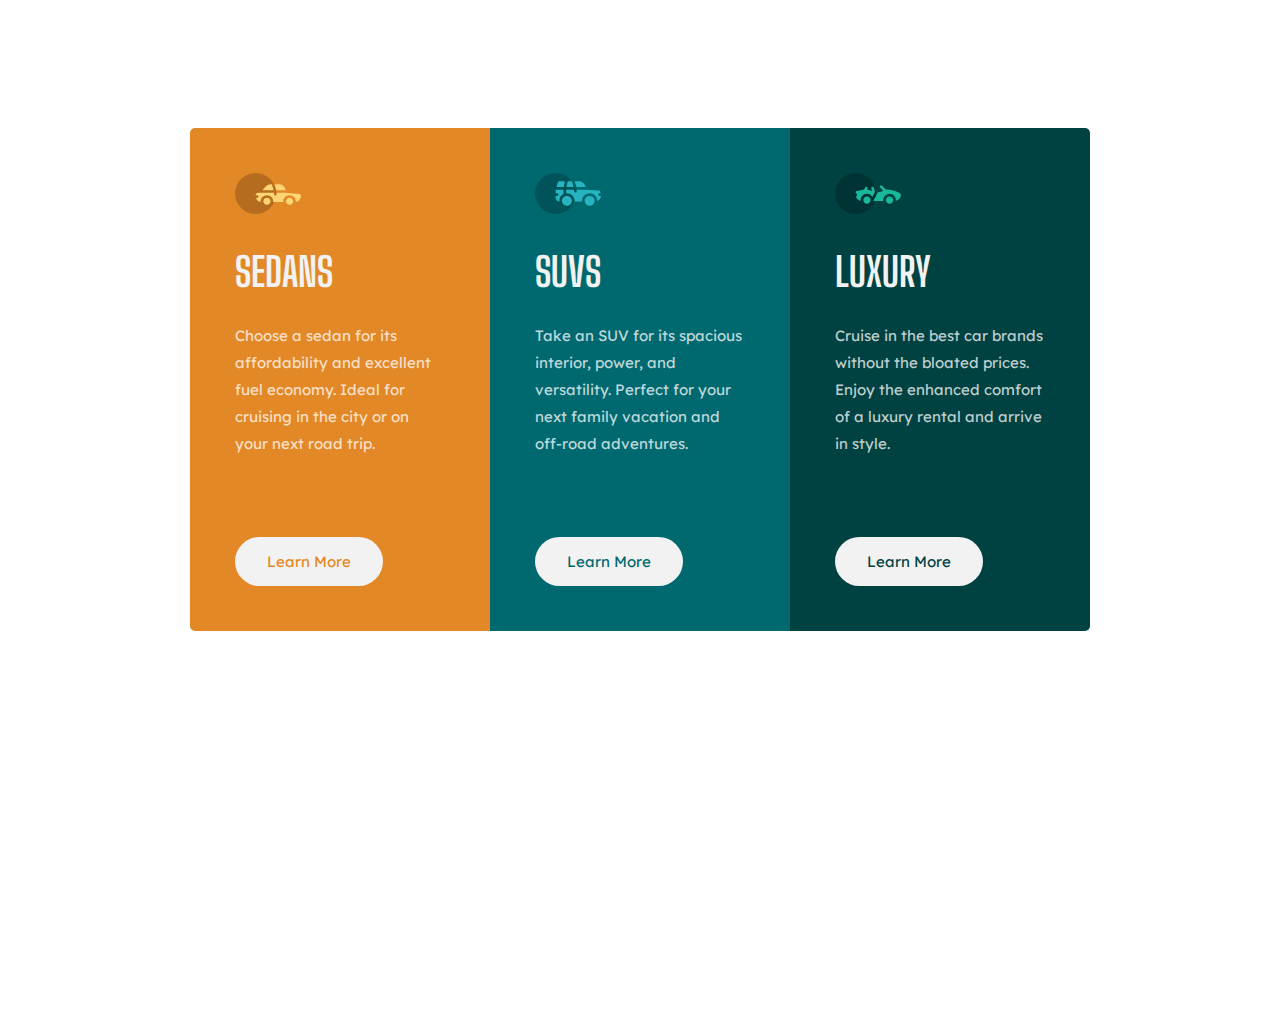
==== index.html @ 499a178f "update" ====
<!DOCTYPE html>
<html lang="en">
<head>
  <meta charset="UTF-8">
  <meta name="viewport" content="width=device-width, initial-scale=1.0">
  <link rel="icon" type="image/png" sizes="32x32" href="./images/favicon-32x32.png">
  <title>3-column card</title>
  <link rel="stylesheet" href="style.css">
</head>
<body>
  <main>
    <article>
      <img src="images/icon-sedans.svg" alt="" />
      <h2>Sedans</h2>
      <p>
        Choose a sedan for its affordability and excellent fuel economy.
        Ideal for cruising in the city or on your next road trip.
      </p>
      <button>Learn More</button>
    </article>
    <article>
      <img src="images/icon-suvs.svg" alt="" />
      <h2>SUVs</h2>
      <p>
        Take an SUV for its spacious interior, power, and versatility.
        Perfect for your next family vacation and off-road adventures.
      </p>
      <button>Learn More</button>
    </article>
    <article>
      <img src="images/icon-luxury.svg" alt="" />
      <h2>Luxury</h2>
      <p>
        Cruise in the best car brands without the bloated prices.
        Enjoy the enhanced comfort of a luxury rental and arrive in style.
      </p>
      <button>Learn More</button>
    </article>
  </main>

  <footer></footer>
</body>
</html>
---- style.css ----
@import url('https://fonts.googleapis.com/css2?family=Big+Shoulders+Display:wght@700&family=Lexend+Deca:wght@400&display=swap');
@import url('https://fonts.googleapis.com/css2?family=Poppins:wght@500&display=swap');
/* Base style */
html, body {
  height: 100%;
  width: 100%;
  box-sizing: border-box;
  padding: 0;
  margin: 0;
}
* {
  box-sizing: inherit;
  margin: 0;
  padding: 0;
  font-style: none;
}
:root {
  /* Font family */
  --big-shoulders-display: 'Big Shoulders Display', cursive;
  --lexend-deca: 'Lexend Deca', sans-serif;
  /* Font size */
  --size-40px: 40px;
  --size-15px: 15px;
  /* Background colors */
  --bright-orange: hsl(31, 77%, 52%);
  --dark-cyan: hsl(184, 100%, 22%);
  --very-dark-cyan: hsl(179, 100%, 13%);
  /* Text colors */
  --transparent-white: hsla(0, 0%, 100%, 0.75);
  --very-light-grey: hsl(0, 0%, 95%);
}
/* Styling for the css page */
main {
  display: flex;
  flex-direction: column;
  margin: 15% 5%;
  border-radius: 5px;
  overflow: hidden;
}
article {
  width: 100%;
  padding: 15%;
}
article img {
  width: 66px;
}
article h2 {
  color: var(--very-light-grey);
  font-family: var(--big-shoulders-display);
  text-transform: uppercase;
  font-size: var(--size-40px);
  margin: 30px 0 26px 0;    
}
article p {
  color: var(--transparent-white);
  font-family: var(--lexend-deca);
  font-size: var(--size-15px);
  line-height: 1.8;
}
article button {
  border: 2px solid transparent;
  outline: none;
  cursor: pointer;
  margin-top: 24px;
  padding: 13px 30px;
  border-radius: 30px;
  background: var(--very-light-grey);
  font-family: var(--lexend-deca);
  font-size: var(--size-15px);
  transition: .8s ease-in-out;
}
article:nth-child(1) {
  background-color: var(--bright-orange);
}
article:nth-child(1) button {
  color: var(--bright-orange);
}
article:nth-child(2) {
  background-color: var(--dark-cyan);
}
article:nth-child(2) button {
  color: var(--dark-cyan);
}
article:nth-child(3) {
  background-color: var(--very-dark-cyan);
}
article:nth-child(3) button {
  color: var(--very-dark-cyan);
}
article button:hover {
  border: 2px solid var(--very-light-grey);
  background: transparent;
  color: #fff;
}

@media screen and (min-width: 1000px) {
  main {
    flex-flow: row nowrap;
    max-width: 900px;
    margin: 10% auto;
  }
  article {
    padding: 5%;
  }
  article button {
    margin-top: 80px;
  }
}

/* Styling for the grid page */
main div {
  width: 300px;
  height: 300px;
  border: 1px solid red;
}
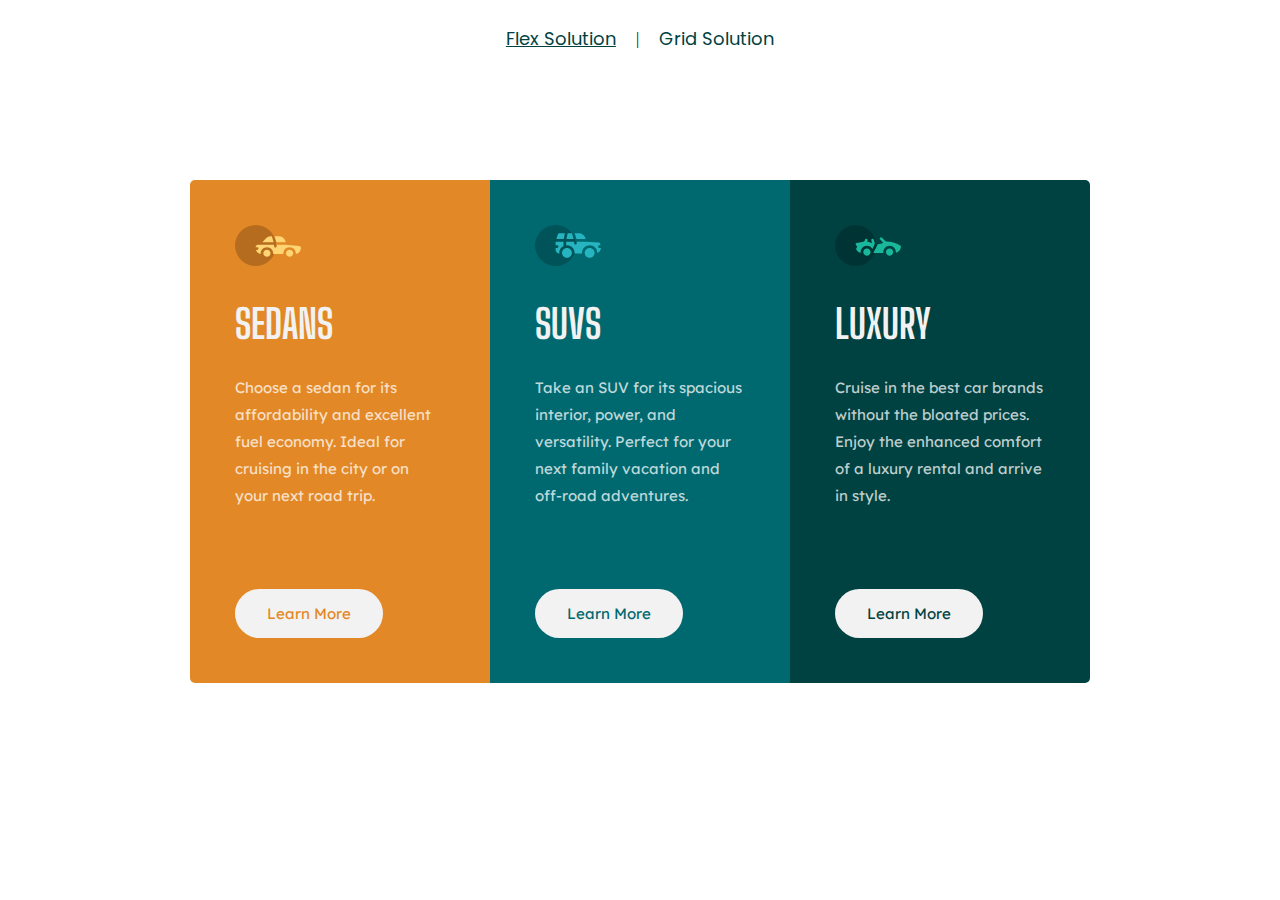
==== commit 5e0120d5: "update" ====
--- a/index.html
+++ b/index.html
@@ -8,7 +8,15 @@
   <link rel="stylesheet" href="style.css">
 </head>
 <body>
-  <main>
+  <header>
+    <nav>
+      <ul>
+        <li><a href="index.html" class="active">Flex Solution</a></li> |
+        <li><a href="grid.html">Grid Solution</a></li>
+      </ul>
+    </nav>
+  </header>
+  <main id="css">
     <article>
       <img src="images/icon-sedans.svg" alt="" />
       <h2>Sedans</h2>
--- a/style.css
+++ b/style.css
@@ -2,7 +2,6 @@
 @import url('https://fonts.googleapis.com/css2?family=Poppins:wght@500&display=swap');
 /* Base style */
 html, body {
-  height: 100%;
   width: 100%;
   box-sizing: border-box;
   padding: 0;
@@ -30,34 +29,61 @@
   --very-light-grey: hsl(0, 0%, 95%);
 }
 /* Styling for the css page */
-main {
+header {
+  width: 100%;
+  padding: 25px 0 0 0;
+}
+header > nav {
+  width: 80%;
+  margin: 0 10%;
+}
+header > nav ul {
+  width: 100%;
+  list-style: none;
+  display: flex;
+  justify-content: center;
+  gap: 20px;
+  align-items: center;
+}
+header > nav ul a {
+  font-family: 'Poppins', sans-serif;
+  text-decoration: none;
+  color: var(--very-dark-cyan);
+  font-size: 18px;
+  cursor: pointer;
+}
+header > nav ul a.active,
+header > nav ul a:hover {
+  text-decoration: underline;
+}
+main#css {
   display: flex;
   flex-direction: column;
   margin: 15% 5%;
   border-radius: 5px;
   overflow: hidden;
 }
-article {
+main#css article {
   width: 100%;
   padding: 15%;
 }
-article img {
+main#css article img {
   width: 66px;
 }
-article h2 {
+main#css article h2 {
   color: var(--very-light-grey);
   font-family: var(--big-shoulders-display);
   text-transform: uppercase;
   font-size: var(--size-40px);
   margin: 30px 0 26px 0;    
 }
-article p {
+main#css article p {
   color: var(--transparent-white);
   font-family: var(--lexend-deca);
   font-size: var(--size-15px);
   line-height: 1.8;
 }
-article button {
+main#css article button {
   border: 2px solid transparent;
   outline: none;
   cursor: pointer;
@@ -69,47 +95,110 @@
   font-size: var(--size-15px);
   transition: .8s ease-in-out;
 }
-article:nth-child(1) {
+main#css article:nth-child(1) {
   background-color: var(--bright-orange);
 }
-article:nth-child(1) button {
+main#css article:nth-child(1) button {
   color: var(--bright-orange);
 }
-article:nth-child(2) {
+main#css article:nth-child(2) {
   background-color: var(--dark-cyan);
 }
-article:nth-child(2) button {
+main#css article:nth-child(2) button {
   color: var(--dark-cyan);
 }
-article:nth-child(3) {
+main#css article:nth-child(3) {
   background-color: var(--very-dark-cyan);
 }
-article:nth-child(3) button {
+main#css article:nth-child(3) button {
   color: var(--very-dark-cyan);
 }
-article button:hover {
+main#css article button:hover {
   border: 2px solid var(--very-light-grey);
   background: transparent;
   color: #fff;
 }
 
 @media screen and (min-width: 1000px) {
-  main {
+  main#css {
     flex-flow: row nowrap;
     max-width: 900px;
     margin: 10% auto;
   }
-  article {
+  main#css article {
     padding: 5%;
   }
-  article button {
+  main#css article button {
     margin-top: 80px;
   }
 }
 
 /* Styling for the grid page */
-main div {
-  width: 300px;
-  height: 300px;
-  border: 1px solid red;
-}+main#for-grid {
+  margin-top: 40px;
+  width: 100%;
+  display: flex;
+  justify-content: center;
+  align-items: center;
+}
+div#grid {
+  width: 640px;
+  height: 460px;
+}
+div#grid .container {
+  width: 100%;
+  height: 100%;
+  display: grid;
+  grid-column-gap: 20px;
+  grid-template-columns: repeat(13, 1fr);
+  grid-template-rows: repeat(13,1fr);
+  gap: 14px;
+  justify-items: stretch;
+  align-items: stretch;
+}
+div#grid .container div:nth-child(1) {
+  background: rgb(243, 88, 17);
+  grid-column: 1/9;
+  grid-row: 1/7;
+}
+div#grid .container div:nth-child(2) {
+  background: orange;
+  grid-column: 9/14;
+  grid-row: 1/7;
+}
+div#grid .container div:nth-child(3) {
+  background: rgb(24, 160, 6);
+  grid-column: 1/7;
+  grid-row: 7/14;
+}
+div#grid .container div:nth-child(4) {
+  background: rgb(0, 174, 255);
+  grid-column: 7/14;
+  grid-row: 7/10;
+}
+div#grid .container div:nth-child(5) {
+  background: rgb(0, 174, 255);
+  grid-column: 7/14;
+  grid-row: 10/14;
+}
+@media screen and (max-width: 650px) {
+  div#grid {
+    margin-top: 35px;
+    width: 440px;
+    height: 260px;
+  }
+  @media screen and (max-width: 450px) {
+    header > nav ul {
+      gap: 10px;
+    }
+    header > nav ul a {
+      font-size: 13px;
+    }
+    div#grid {
+      margin-top: 55px;
+      width: 240px;
+      height: 160px;
+    }
+  }
+}
+
